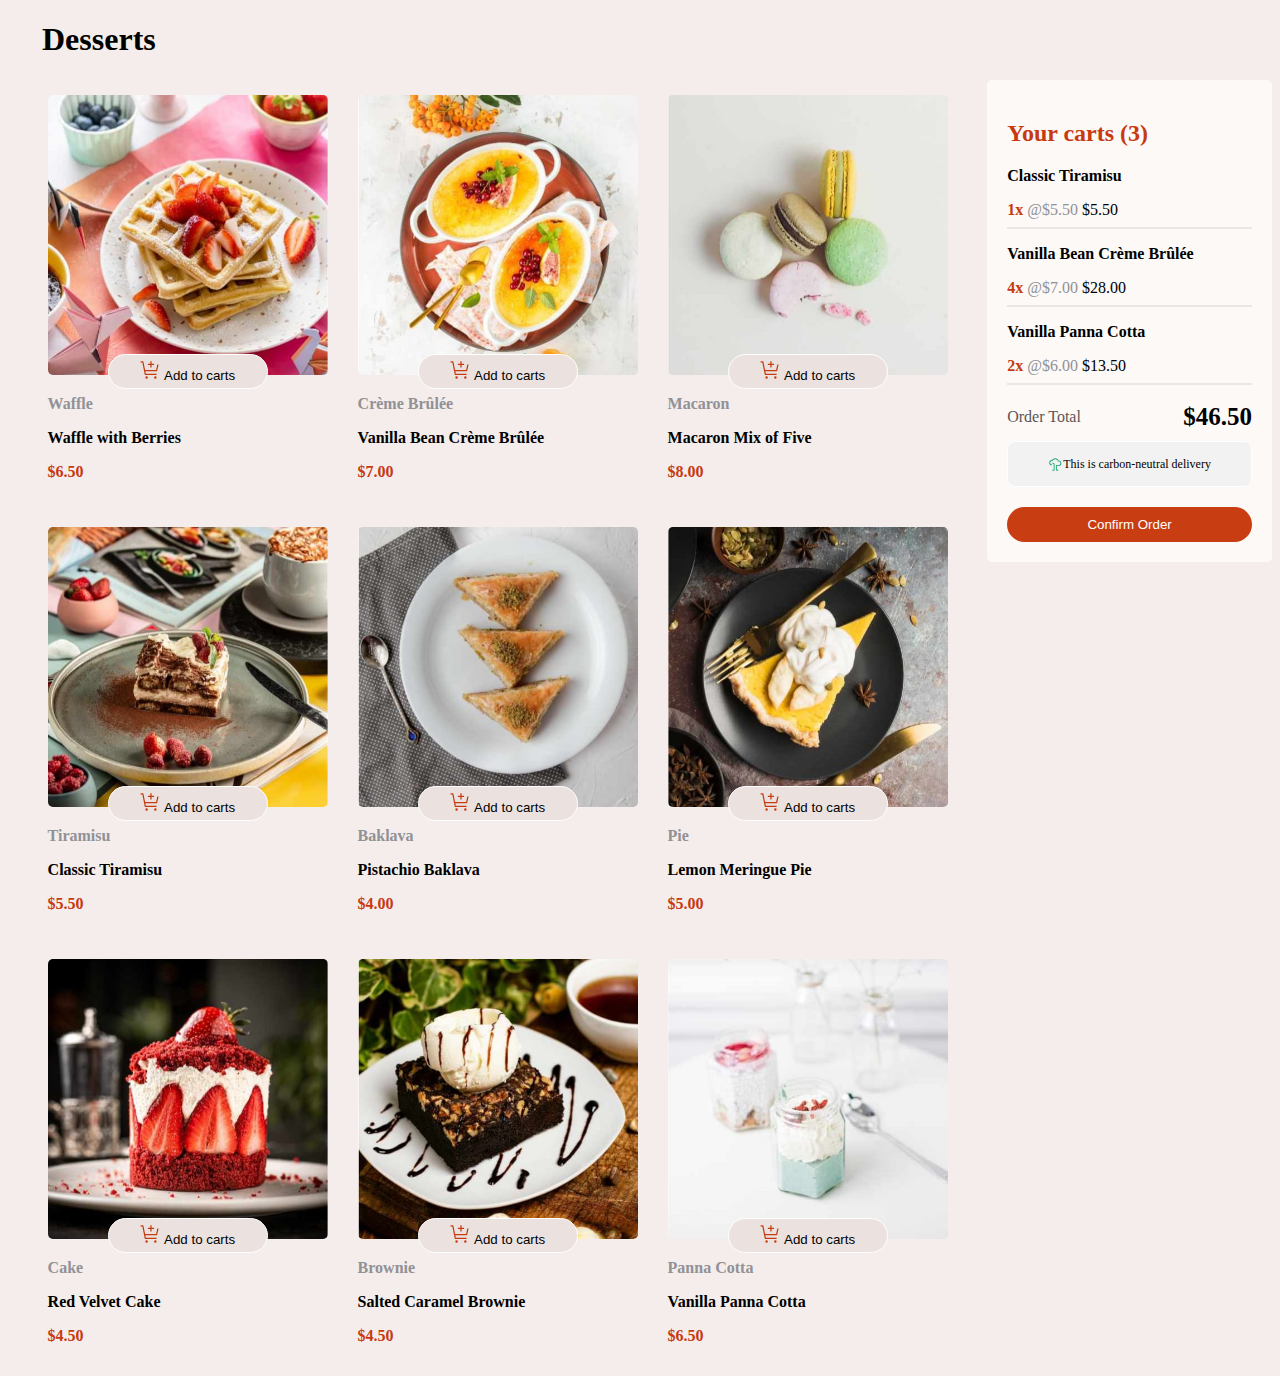
==== index.html @ 5cca8816 "Renamed Index.html to index.html" ====
<!DOCTYPE html>
<html lang="en">
<head>
    <meta charset="UTF-8">
    <meta name="viewport" content="width=device-width, initial-scale=1.0">
    <link rel="stylesheet" href="cute.css">
    <link rel="stylesheet" href="/images/fontawesome-free-6.6.0-web/css/all.css">
    <title>Document</title>
</head>
<body>
        <!-- An order preview, first below is the housing container -->
<main>
<div class="header-text">
    <h1>Desserts</h1>
</div>
<div class="container">
    <!-- the product container starts here -->
    <div class="product-container">
        <div class="product-list">
                <div class="product-img-container">
                    <img src="/images/image-waffle-desktop.jpg" alt="">
                    <button class="cart-btn">
                        <span class="icon"> 
                         <svg xmlns="http://www.w3.org/2000/svg" width="21" height="20" fill="none" viewBox="0 0 21 20"><g fill="#C73B0F" clip-path="url(#a)"><path d="M6.583 18.75a1.25 1.25 0 1 0 0-2.5 1.25 1.25 0 0 0 0 2.5ZM15.334 18.75a1.25 1.25 0 1 0 0-2.5 1.25 1.25 0 0 0 0 2.5ZM3.446 1.752a.625.625 0 0 0-.613-.502h-2.5V2.5h1.988l2.4 11.998a.625.625 0 0 0 .612.502h11.25v-1.25H5.847l-.5-2.5h11.238a.625.625 0 0 0 .61-.49l1.417-6.385h-1.28L16.083 10H5.096l-1.65-8.248Z"/><path d="M11.584 3.75v-2.5h-1.25v2.5h-2.5V5h2.5v2.5h1.25V5h2.5V3.75h-2.5Z"/></g><defs><clipPath id="a"><path fill="#fff" d="M.333 0h20v20h-20z"/></clipPath></defs></svg>
                        </span>
                         Add to carts
                    </button>
                </div>
                <div>
                    <p class="list-name">Waffle</p>
                    <p>Waffle with Berries</p>
                    <p class="item-price">$6.50</p>
                </div>
        </div>
        <div class="product-list">
                <div class="product-img-container">
                     <img src="/images/image-creme-brulee-desktop.jpg" alt="">
                    <button class="cart-btn">
                        <span class="icon"> 
                         <svg xmlns="http://www.w3.org/2000/svg" width="21" height="20" fill="none" viewBox="0 0 21 20"><g fill="#C73B0F" clip-path="url(#a)"><path d="M6.583 18.75a1.25 1.25 0 1 0 0-2.5 1.25 1.25 0 0 0 0 2.5ZM15.334 18.75a1.25 1.25 0 1 0 0-2.5 1.25 1.25 0 0 0 0 2.5ZM3.446 1.752a.625.625 0 0 0-.613-.502h-2.5V2.5h1.988l2.4 11.998a.625.625 0 0 0 .612.502h11.25v-1.25H5.847l-.5-2.5h11.238a.625.625 0 0 0 .61-.49l1.417-6.385h-1.28L16.083 10H5.096l-1.65-8.248Z"/><path d="M11.584 3.75v-2.5h-1.25v2.5h-2.5V5h2.5v2.5h1.25V5h2.5V3.75h-2.5Z"/></g><defs><clipPath id="a"><path fill="#fff" d="M.333 0h20v20h-20z"/></clipPath></defs></svg>
                        </span>
                         Add to carts
                    </button>
                </div>
                <div>
                    <p class="list-name">Crème Brûlée</p>
                    <p>Vanilla Bean Crème Brûlée</p>
                    <p class="item-price">$7.00</p>
                </div>
                </div>
        <div class="product-list">
                <div class="product-img-container">
                    <img src="/images/image-macaron-desktop.jpg" alt="">
                    <button class="cart-btn">
                        <span class="icon"> 
                         <svg xmlns="http://www.w3.org/2000/svg" width="21" height="20" fill="none" viewBox="0 0 21 20"><g fill="#C73B0F" clip-path="url(#a)"><path d="M6.583 18.75a1.25 1.25 0 1 0 0-2.5 1.25 1.25 0 0 0 0 2.5ZM15.334 18.75a1.25 1.25 0 1 0 0-2.5 1.25 1.25 0 0 0 0 2.5ZM3.446 1.752a.625.625 0 0 0-.613-.502h-2.5V2.5h1.988l2.4 11.998a.625.625 0 0 0 .612.502h11.25v-1.25H5.847l-.5-2.5h11.238a.625.625 0 0 0 .61-.49l1.417-6.385h-1.28L16.083 10H5.096l-1.65-8.248Z"/><path d="M11.584 3.75v-2.5h-1.25v2.5h-2.5V5h2.5v2.5h1.25V5h2.5V3.75h-2.5Z"/></g><defs><clipPath id="a"><path fill="#fff" d="M.333 0h20v20h-20z"/></clipPath></defs></svg>
                        </span>
                         Add to carts
                    </button>
                </div>
                <div>
                    <p class="list-name">Macaron</p>
                    <p>Macaron Mix of Five</p>
                    <p class="item-price">$8.00</p>
                </div>
        </div>
        <div class="product-list">
                <div class="product-img-container">
                    <img src="/images/image-tiramisu-desktop.jpg" alt="">
                    <button class="cart-btn">
                        <span class="icon"> 
                         <svg xmlns="http://www.w3.org/2000/svg" width="21" height="20" fill="none" viewBox="0 0 21 20"><g fill="#C73B0F" clip-path="url(#a)"><path d="M6.583 18.75a1.25 1.25 0 1 0 0-2.5 1.25 1.25 0 0 0 0 2.5ZM15.334 18.75a1.25 1.25 0 1 0 0-2.5 1.25 1.25 0 0 0 0 2.5ZM3.446 1.752a.625.625 0 0 0-.613-.502h-2.5V2.5h1.988l2.4 11.998a.625.625 0 0 0 .612.502h11.25v-1.25H5.847l-.5-2.5h11.238a.625.625 0 0 0 .61-.49l1.417-6.385h-1.28L16.083 10H5.096l-1.65-8.248Z"/><path d="M11.584 3.75v-2.5h-1.25v2.5h-2.5V5h2.5v2.5h1.25V5h2.5V3.75h-2.5Z"/></g><defs><clipPath id="a"><path fill="#fff" d="M.333 0h20v20h-20z"/></clipPath></defs></svg>
                        </span>
                         Add to carts
                    </button>
                </div>
                <div>
                    <p class="list-name">Tiramisu</p>
                    <p>Classic Tiramisu</p>
                    <p class="item-price">$5.50</p>
                </div>
        </div>
        <div class="product-list">
                <div class="product-img-container">
                    <img src="/images/image-baklava-desktop.jpg" alt="">
                    <button class="cart-btn">
                        <span class="icon"> 
                         <svg xmlns="http://www.w3.org/2000/svg" width="21" height="20" fill="none" viewBox="0 0 21 20"><g fill="#C73B0F" clip-path="url(#a)"><path d="M6.583 18.75a1.25 1.25 0 1 0 0-2.5 1.25 1.25 0 0 0 0 2.5ZM15.334 18.75a1.25 1.25 0 1 0 0-2.5 1.25 1.25 0 0 0 0 2.5ZM3.446 1.752a.625.625 0 0 0-.613-.502h-2.5V2.5h1.988l2.4 11.998a.625.625 0 0 0 .612.502h11.25v-1.25H5.847l-.5-2.5h11.238a.625.625 0 0 0 .61-.49l1.417-6.385h-1.28L16.083 10H5.096l-1.65-8.248Z"/><path d="M11.584 3.75v-2.5h-1.25v2.5h-2.5V5h2.5v2.5h1.25V5h2.5V3.75h-2.5Z"/></g><defs><clipPath id="a"><path fill="#fff" d="M.333 0h20v20h-20z"/></clipPath></defs></svg>
                        </span>
                         Add to carts
                    </button>
                </div>
                <div>
                    <p class="list-name">Baklava</p>
                    <p>Pistachio Baklava</p>
                    <p class="item-price">$4.00</p>
                </div>
        </div>
        <div class="product-list">
                <div class="product-img-container">
                    <img src="/images/image-meringue-desktop.jpg" alt="">
                    <button class="cart-btn">
                        <span class="icon"> 
                         <svg xmlns="http://www.w3.org/2000/svg" width="21" height="20" fill="none" viewBox="0 0 21 20"><g fill="#C73B0F" clip-path="url(#a)"><path d="M6.583 18.75a1.25 1.25 0 1 0 0-2.5 1.25 1.25 0 0 0 0 2.5ZM15.334 18.75a1.25 1.25 0 1 0 0-2.5 1.25 1.25 0 0 0 0 2.5ZM3.446 1.752a.625.625 0 0 0-.613-.502h-2.5V2.5h1.988l2.4 11.998a.625.625 0 0 0 .612.502h11.25v-1.25H5.847l-.5-2.5h11.238a.625.625 0 0 0 .61-.49l1.417-6.385h-1.28L16.083 10H5.096l-1.65-8.248Z"/><path d="M11.584 3.75v-2.5h-1.25v2.5h-2.5V5h2.5v2.5h1.25V5h2.5V3.75h-2.5Z"/></g><defs><clipPath id="a"><path fill="#fff" d="M.333 0h20v20h-20z"/></clipPath></defs></svg>
                        </span>
                         Add to carts
                    </button>
                </div>
                <div>
                    <p class="list-name">Pie</p>
                    <p>Lemon Meringue Pie</p>
                    <p class="item-price">$5.00</p>
                </div>
        </div>
        <div class="product-list">
                <div class="product-img-container">
                    <img src="/images/image-cake-desktop.jpg" alt="">
                    <button class="cart-btn">
                        <span class="icon"> 
                         <svg xmlns="http://www.w3.org/2000/svg" width="21" height="20" fill="none" viewBox="0 0 21 20"><g fill="#C73B0F" clip-path="url(#a)"><path d="M6.583 18.75a1.25 1.25 0 1 0 0-2.5 1.25 1.25 0 0 0 0 2.5ZM15.334 18.75a1.25 1.25 0 1 0 0-2.5 1.25 1.25 0 0 0 0 2.5ZM3.446 1.752a.625.625 0 0 0-.613-.502h-2.5V2.5h1.988l2.4 11.998a.625.625 0 0 0 .612.502h11.25v-1.25H5.847l-.5-2.5h11.238a.625.625 0 0 0 .61-.49l1.417-6.385h-1.28L16.083 10H5.096l-1.65-8.248Z"/><path d="M11.584 3.75v-2.5h-1.25v2.5h-2.5V5h2.5v2.5h1.25V5h2.5V3.75h-2.5Z"/></g><defs><clipPath id="a"><path fill="#fff" d="M.333 0h20v20h-20z"/></clipPath></defs></svg>
                        </span>
                         Add to carts
                    </button>
                </div>
                <div>
                    <p class="list-name">Cake</p>
                    <p>Red Velvet Cake</p>
                    <p class="item-price">$4.50</p>
                </div>
        </div>
        <div class="product-list">
                <div class="product-img-container">
                    <img src="/images/image-brownie-desktop.jpg" alt="">
                    <button class="cart-btn">
                        <span class="icon"> 
                         <svg xmlns="http://www.w3.org/2000/svg" width="21" height="20" fill="none" viewBox="0 0 21 20"><g fill="#C73B0F" clip-path="url(#a)"><path d="M6.583 18.75a1.25 1.25 0 1 0 0-2.5 1.25 1.25 0 0 0 0 2.5ZM15.334 18.75a1.25 1.25 0 1 0 0-2.5 1.25 1.25 0 0 0 0 2.5ZM3.446 1.752a.625.625 0 0 0-.613-.502h-2.5V2.5h1.988l2.4 11.998a.625.625 0 0 0 .612.502h11.25v-1.25H5.847l-.5-2.5h11.238a.625.625 0 0 0 .61-.49l1.417-6.385h-1.28L16.083 10H5.096l-1.65-8.248Z"/><path d="M11.584 3.75v-2.5h-1.25v2.5h-2.5V5h2.5v2.5h1.25V5h2.5V3.75h-2.5Z"/></g><defs><clipPath id="a"><path fill="#fff" d="M.333 0h20v20h-20z"/></clipPath></defs></svg>
                        </span>
                         Add to carts
                    </button>
                </div>
                <div>
                    <p class="list-name">Brownie</p>
                    <p>Salted Caramel Brownie</p>
                    <p class="item-price">$4.50</p>
                </div>
        </div>
        <div class="product-list">
                <div class="product-img-container">
                    <img src="/images/image-panna-cotta-desktop.jpg" alt="">
                    <button class="cart-btn">
                        <span class="icon"> 
                         <svg xmlns="http://www.w3.org/2000/svg" width="21" height="20" fill="none" viewBox="0 0 21 20"><g fill="#C73B0F" clip-path="url(#a)"><path d="M6.583 18.75a1.25 1.25 0 1 0 0-2.5 1.25 1.25 0 0 0 0 2.5ZM15.334 18.75a1.25 1.25 0 1 0 0-2.5 1.25 1.25 0 0 0 0 2.5ZM3.446 1.752a.625.625 0 0 0-.613-.502h-2.5V2.5h1.988l2.4 11.998a.625.625 0 0 0 .612.502h11.25v-1.25H5.847l-.5-2.5h11.238a.625.625 0 0 0 .61-.49l1.417-6.385h-1.28L16.083 10H5.096l-1.65-8.248Z"/><path d="M11.584 3.75v-2.5h-1.25v2.5h-2.5V5h2.5v2.5h1.25V5h2.5V3.75h-2.5Z"/></g><defs><clipPath id="a"><path fill="#fff" d="M.333 0h20v20h-20z"/></clipPath></defs></svg>
                        </span>
                         Add to carts
                    </button>
                </div>
                <div>
                    <p class="list-name">Panna Cotta</p>
                    <p>Vanilla Panna Cotta</p>
                    <p class="item-price">$6.50</p>
                </div>
                </div>
        </div>
        <!-- the product container ends here -->
        <!-- the cart container starts here -->
    <div class="cart-container">
            <h2 class="item-price">Your carts (3)</h2>
            <!-- Below are the items listed in the carts -->
        <div class="item">
            <div class="item-list">
                <p>Classic Tiramisu</p>
                <div class="cancel-btn">
                    <button class="button"><span class="fa-regular fa-circle-xmark " ></span></button>
                </div>
            </div>
            <div class="detailed-items">
                <span class="item-price">1x</span>
                <span class="list-name">@$5.50</span>
                <span>$5.50</span>
            </div>
        </div>
        <hr>
        <div class="item">
            <div class="item-list">
                <p>Vanilla Bean Crème Brûlée</p>
            <div class="cancel-btn">
                <button class="button"><span class="fa-regular fa-circle-xmark " ></span></button>
            </div>
            </div>
            <div class="detailed-item">
                <span class="item-price">4x</span>
                <span class="list-name">@$7.00</span>
                <span>$28.00</span>
            </div>
        </div>
        <hr>
        <div class="item">
            <div class="item-list">
                <p>Vanilla Panna Cotta</p>
                <div  class="cancel-btn">
                    <button class="button"><span class="fa-regular fa-circle-xmark " ></span></button>
                </div>
            </div>
            <div class="detailed-item">
                <span class="item-price">2x</span>
                <span class="list-name">@$6.00</span>
                <span>$13.50</span>
            </div>
        </div>
        <hr>
            <div class="total-order">
                <span>Order Total</span>
                <span style="font-weight: bolder; font-size:25px">$46.50</span>
            </div>
            <!-- End of the listed carts -->
             <!-- carbon neutral section -->
            <div class="carbon-neutral">
                <span><svg xmlns="http://www.w3.org/2000/svg" width="15" height="15" fill="none" viewBox="0 0 21 20"><path fill="#1EA575" d="M8 18.75H6.125V17.5H8V9.729L5.803 8.41l.644-1.072 2.196 1.318a1.256 1.256 0 0 1 .607 1.072V17.5A1.25 1.25 0 0 1 8 18.75Z"/><path fill="#1EA575" d="M14.25 18.75h-1.875a1.25 1.25 0 0 1-1.25-1.25v-6.875h3.75a2.498 2.498 0 0 0 2.488-2.747 2.594 2.594 0 0 0-2.622-2.253h-.99l-.11-.487C13.283 3.56 11.769 2.5 9.875 2.5a3.762 3.762 0 0 0-3.4 2.179l-.194.417-.54-.072A1.876 1.876 0 0 0 5.5 5a2.5 2.5 0 1 0 0 5v1.25a3.75 3.75 0 0 1 0-7.5h.05a5.019 5.019 0 0 1 4.325-2.5c2.3 0 4.182 1.236 4.845 3.125h.02a3.852 3.852 0 0 1 3.868 3.384 3.75 3.75 0 0 1-3.733 4.116h-2.5V17.5h1.875v1.25Z"/></svg></span>
                <span>This is carbon-neutral delivery</span>
            </div>
            <button class="confirm-btn">Confirm Order</button>
    </div>
        <!-- the cart container ends here -->
</div>
</body>
</main>
</html>
</body>
</html>
---- cute.css ----
/* below are the media query for phones and desktop */
/* this is for smart phones */
@media screen and (min-width: 768px){
    .container{
        flex-direction:row;
    }
    .header-text{
        text-align: left;
        margin-right: 75px;
    }
}
/* this is for desktops */
@media screen and (max-width: 768px){
    .container{
        flex-direction:column;
    }

}
p{
    font-weight: bold;
}
/* below is styling for h1 element */
.header-text{
    margin-left: 34px;
}
body{
    background-color: hsl(13, 31%, 94%);
}
.container{
    display: flex;
}
.product-container{
    display: flex;
    flex-basis: 80%;
    flex-wrap: wrap;
    justify-content: space-between;
    justify-content: center;
    align-items: center;
    margin-bottom: -100px;
}

.product-img-container{
    position: relative;
}
img{
    width: 280px;
    height: 280px;
    border-radius: 5px;
}
/* styling for the cart button and its icon */
.cart-btn{
    padding: 5px ;
    border: 1px solid white;
    background-color: hsl(12, 20%, 90%);
    border-radius: 9999px;
    position: absolute;
    bottom: -10px;
    left: 60px;
    right: 60px;
}
   
.cart-btn:hover{
    background-color: hsl(14, 85%, 36%);
    transition-duration: .3s; 
}
/* cart styling button ends here */
.icon {
    color: hsl(14, 86%, 42%);
}
/* the stling for the price of the item */
.item-price{
    color: hsl(14, 86%, 42%);
    font-weight: bold;
}


/* below are the styling for the cart container */
.cart-container{
    flex-basis: 20%;
    background-color: hsl(20, 50%, 98%);
    padding: 20px;
    height: 100%;
    border-radius: 5px;
}
.product-list{
    margin: 15px;
}
.list-name{
    color: #919196;
}

button{
    cursor: pointer;
}

.item{
    position: relative;
 }
.cancel-btn{
    position: absolute;
    right: 0px;
    top: 10px;
}
.button{
    border: none;
    background-color:hsl(20, 50%, 98%) ;
}
hr{
    border: 1px solid hsl(0, 9%, 91%);
}
.total-order{
    display: flex;
    justify-content: space-between;
    padding-top: 10px;
    padding-bottom: 10px;
}
.total-order > span:first-child {
    padding-top: 5px;
    color: rgb(94, 85, 85);
}
.carbon-neutral{
    border: 1px solid white;
    background-color: hsl(0, 0%, 95%);
    padding: 15px 10px 10px 10px;
    border-radius: 8px;
    font-size: 12px;
    display: flex;
    justify-content: center;
}
.confirm-btn{
    margin-top: 20px;
    background-color: hsl(14, 83%, 43%);
    color: white;
    border: none;
    border-radius: 9999px;
    padding: 10px 15px;
    width: 100%;
}
.confirm-btn:hover{
    background-color: hsl(14, 85%, 36%);
    transition-duration: .3s; 
}
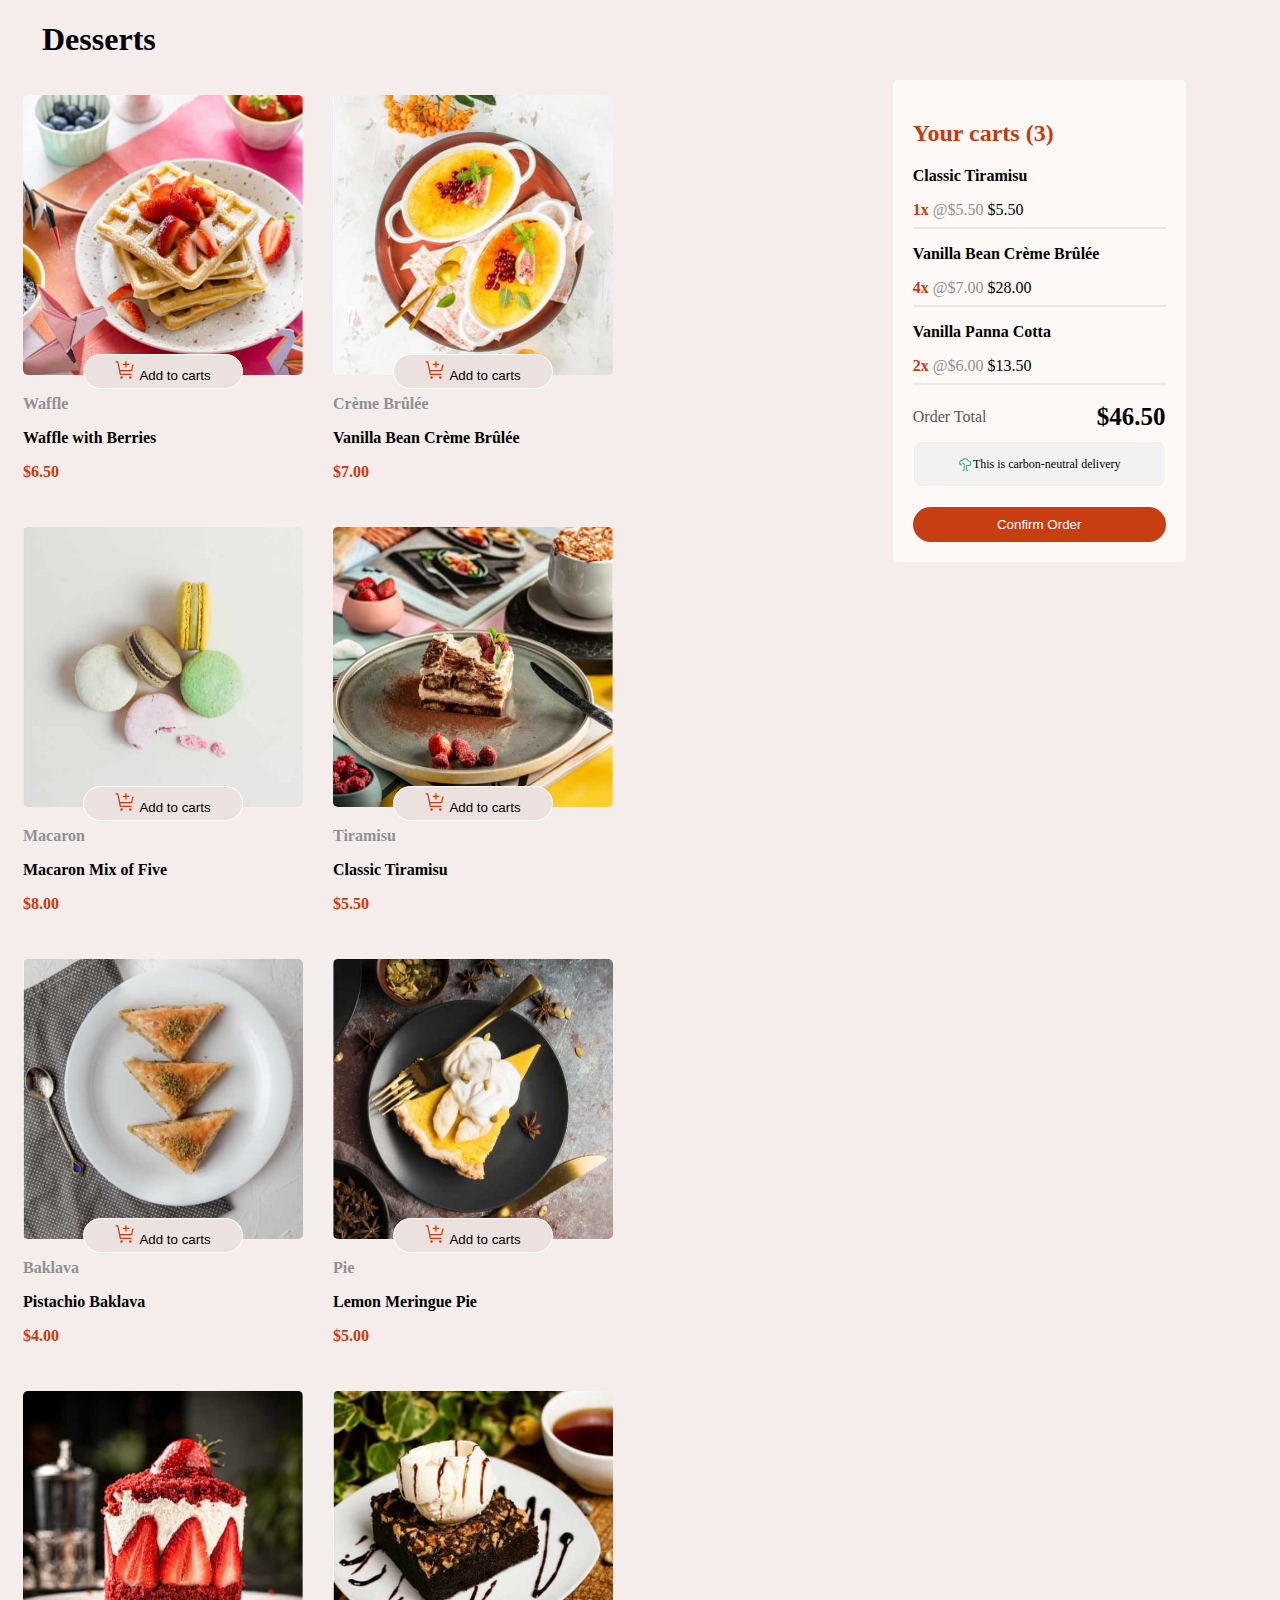
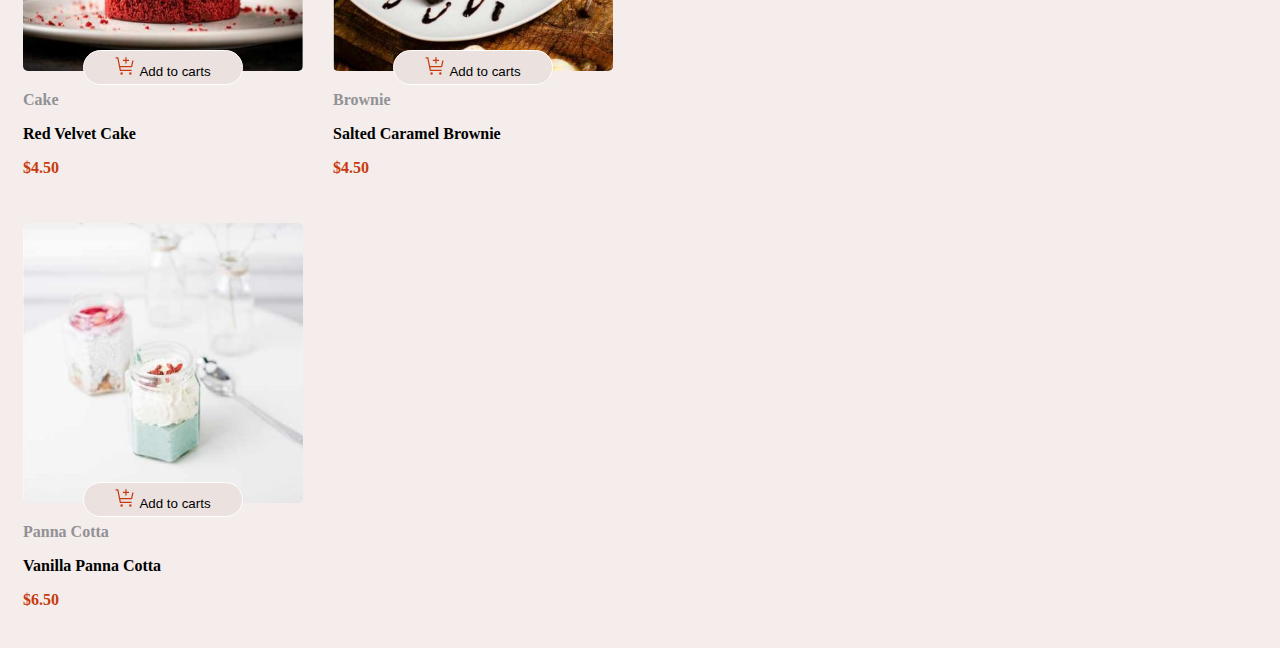
==== commit ec705a86: "modified image" ====
--- a/index.html
+++ b/index.html
@@ -18,7 +18,7 @@
     <div class="product-container">
         <div class="product-list">
                 <div class="product-img-container">
-                    <img src="/images/image-waffle-desktop.jpg" alt="">
+                    <img src="./images/image-waffle-desktop.jpg" alt="">
                     <button class="cart-btn">
                         <span class="icon"> 
                          <svg xmlns="http://www.w3.org/2000/svg" width="21" height="20" fill="none" viewBox="0 0 21 20"><g fill="#C73B0F" clip-path="url(#a)"><path d="M6.583 18.75a1.25 1.25 0 1 0 0-2.5 1.25 1.25 0 0 0 0 2.5ZM15.334 18.75a1.25 1.25 0 1 0 0-2.5 1.25 1.25 0 0 0 0 2.5ZM3.446 1.752a.625.625 0 0 0-.613-.502h-2.5V2.5h1.988l2.4 11.998a.625.625 0 0 0 .612.502h11.25v-1.25H5.847l-.5-2.5h11.238a.625.625 0 0 0 .61-.49l1.417-6.385h-1.28L16.083 10H5.096l-1.65-8.248Z"/><path d="M11.584 3.75v-2.5h-1.25v2.5h-2.5V5h2.5v2.5h1.25V5h2.5V3.75h-2.5Z"/></g><defs><clipPath id="a"><path fill="#fff" d="M.333 0h20v20h-20z"/></clipPath></defs></svg>
@@ -34,7 +34,7 @@
         </div>
         <div class="product-list">
                 <div class="product-img-container">
-                     <img src="/images/image-creme-brulee-desktop.jpg" alt="">
+                     <img src="./images/image-creme-brulee-desktop.jpg" alt="">
                     <button class="cart-btn">
                         <span class="icon"> 
                          <svg xmlns="http://www.w3.org/2000/svg" width="21" height="20" fill="none" viewBox="0 0 21 20"><g fill="#C73B0F" clip-path="url(#a)"><path d="M6.583 18.75a1.25 1.25 0 1 0 0-2.5 1.25 1.25 0 0 0 0 2.5ZM15.334 18.75a1.25 1.25 0 1 0 0-2.5 1.25 1.25 0 0 0 0 2.5ZM3.446 1.752a.625.625 0 0 0-.613-.502h-2.5V2.5h1.988l2.4 11.998a.625.625 0 0 0 .612.502h11.25v-1.25H5.847l-.5-2.5h11.238a.625.625 0 0 0 .61-.49l1.417-6.385h-1.28L16.083 10H5.096l-1.65-8.248Z"/><path d="M11.584 3.75v-2.5h-1.25v2.5h-2.5V5h2.5v2.5h1.25V5h2.5V3.75h-2.5Z"/></g><defs><clipPath id="a"><path fill="#fff" d="M.333 0h20v20h-20z"/></clipPath></defs></svg>
@@ -50,7 +50,7 @@
                 </div>
         <div class="product-list">
                 <div class="product-img-container">
-                    <img src="/images/image-macaron-desktop.jpg" alt="">
+                    <img src="./images/image-macaron-desktop.jpg" alt="">
                     <button class="cart-btn">
                         <span class="icon"> 
                          <svg xmlns="http://www.w3.org/2000/svg" width="21" height="20" fill="none" viewBox="0 0 21 20"><g fill="#C73B0F" clip-path="url(#a)"><path d="M6.583 18.75a1.25 1.25 0 1 0 0-2.5 1.25 1.25 0 0 0 0 2.5ZM15.334 18.75a1.25 1.25 0 1 0 0-2.5 1.25 1.25 0 0 0 0 2.5ZM3.446 1.752a.625.625 0 0 0-.613-.502h-2.5V2.5h1.988l2.4 11.998a.625.625 0 0 0 .612.502h11.25v-1.25H5.847l-.5-2.5h11.238a.625.625 0 0 0 .61-.49l1.417-6.385h-1.28L16.083 10H5.096l-1.65-8.248Z"/><path d="M11.584 3.75v-2.5h-1.25v2.5h-2.5V5h2.5v2.5h1.25V5h2.5V3.75h-2.5Z"/></g><defs><clipPath id="a"><path fill="#fff" d="M.333 0h20v20h-20z"/></clipPath></defs></svg>
@@ -66,7 +66,7 @@
         </div>
         <div class="product-list">
                 <div class="product-img-container">
-                    <img src="/images/image-tiramisu-desktop.jpg" alt="">
+                    <img src="./images/image-tiramisu-desktop.jpg" alt="">
                     <button class="cart-btn">
                         <span class="icon"> 
                          <svg xmlns="http://www.w3.org/2000/svg" width="21" height="20" fill="none" viewBox="0 0 21 20"><g fill="#C73B0F" clip-path="url(#a)"><path d="M6.583 18.75a1.25 1.25 0 1 0 0-2.5 1.25 1.25 0 0 0 0 2.5ZM15.334 18.75a1.25 1.25 0 1 0 0-2.5 1.25 1.25 0 0 0 0 2.5ZM3.446 1.752a.625.625 0 0 0-.613-.502h-2.5V2.5h1.988l2.4 11.998a.625.625 0 0 0 .612.502h11.25v-1.25H5.847l-.5-2.5h11.238a.625.625 0 0 0 .61-.49l1.417-6.385h-1.28L16.083 10H5.096l-1.65-8.248Z"/><path d="M11.584 3.75v-2.5h-1.25v2.5h-2.5V5h2.5v2.5h1.25V5h2.5V3.75h-2.5Z"/></g><defs><clipPath id="a"><path fill="#fff" d="M.333 0h20v20h-20z"/></clipPath></defs></svg>
@@ -82,7 +82,7 @@
         </div>
         <div class="product-list">
                 <div class="product-img-container">
-                    <img src="/images/image-baklava-desktop.jpg" alt="">
+                    <img src="./images/image-baklava-desktop.jpg" alt="">
                     <button class="cart-btn">
                         <span class="icon"> 
                          <svg xmlns="http://www.w3.org/2000/svg" width="21" height="20" fill="none" viewBox="0 0 21 20"><g fill="#C73B0F" clip-path="url(#a)"><path d="M6.583 18.75a1.25 1.25 0 1 0 0-2.5 1.25 1.25 0 0 0 0 2.5ZM15.334 18.75a1.25 1.25 0 1 0 0-2.5 1.25 1.25 0 0 0 0 2.5ZM3.446 1.752a.625.625 0 0 0-.613-.502h-2.5V2.5h1.988l2.4 11.998a.625.625 0 0 0 .612.502h11.25v-1.25H5.847l-.5-2.5h11.238a.625.625 0 0 0 .61-.49l1.417-6.385h-1.28L16.083 10H5.096l-1.65-8.248Z"/><path d="M11.584 3.75v-2.5h-1.25v2.5h-2.5V5h2.5v2.5h1.25V5h2.5V3.75h-2.5Z"/></g><defs><clipPath id="a"><path fill="#fff" d="M.333 0h20v20h-20z"/></clipPath></defs></svg>
@@ -98,7 +98,7 @@
         </div>
         <div class="product-list">
                 <div class="product-img-container">
-                    <img src="/images/image-meringue-desktop.jpg" alt="">
+                    <img src="./images/image-meringue-desktop.jpg" alt="">
                     <button class="cart-btn">
                         <span class="icon"> 
                          <svg xmlns="http://www.w3.org/2000/svg" width="21" height="20" fill="none" viewBox="0 0 21 20"><g fill="#C73B0F" clip-path="url(#a)"><path d="M6.583 18.75a1.25 1.25 0 1 0 0-2.5 1.25 1.25 0 0 0 0 2.5ZM15.334 18.75a1.25 1.25 0 1 0 0-2.5 1.25 1.25 0 0 0 0 2.5ZM3.446 1.752a.625.625 0 0 0-.613-.502h-2.5V2.5h1.988l2.4 11.998a.625.625 0 0 0 .612.502h11.25v-1.25H5.847l-.5-2.5h11.238a.625.625 0 0 0 .61-.49l1.417-6.385h-1.28L16.083 10H5.096l-1.65-8.248Z"/><path d="M11.584 3.75v-2.5h-1.25v2.5h-2.5V5h2.5v2.5h1.25V5h2.5V3.75h-2.5Z"/></g><defs><clipPath id="a"><path fill="#fff" d="M.333 0h20v20h-20z"/></clipPath></defs></svg>
@@ -114,7 +114,7 @@
         </div>
         <div class="product-list">
                 <div class="product-img-container">
-                    <img src="/images/image-cake-desktop.jpg" alt="">
+                    <img src="./images/image-cake-desktop.jpg" alt="">
                     <button class="cart-btn">
                         <span class="icon"> 
                          <svg xmlns="http://www.w3.org/2000/svg" width="21" height="20" fill="none" viewBox="0 0 21 20"><g fill="#C73B0F" clip-path="url(#a)"><path d="M6.583 18.75a1.25 1.25 0 1 0 0-2.5 1.25 1.25 0 0 0 0 2.5ZM15.334 18.75a1.25 1.25 0 1 0 0-2.5 1.25 1.25 0 0 0 0 2.5ZM3.446 1.752a.625.625 0 0 0-.613-.502h-2.5V2.5h1.988l2.4 11.998a.625.625 0 0 0 .612.502h11.25v-1.25H5.847l-.5-2.5h11.238a.625.625 0 0 0 .61-.49l1.417-6.385h-1.28L16.083 10H5.096l-1.65-8.248Z"/><path d="M11.584 3.75v-2.5h-1.25v2.5h-2.5V5h2.5v2.5h1.25V5h2.5V3.75h-2.5Z"/></g><defs><clipPath id="a"><path fill="#fff" d="M.333 0h20v20h-20z"/></clipPath></defs></svg>
@@ -130,7 +130,7 @@
         </div>
         <div class="product-list">
                 <div class="product-img-container">
-                    <img src="/images/image-brownie-desktop.jpg" alt="">
+                    <img src="./images/image-brownie-desktop.jpg" alt="">
                     <button class="cart-btn">
                         <span class="icon"> 
                          <svg xmlns="http://www.w3.org/2000/svg" width="21" height="20" fill="none" viewBox="0 0 21 20"><g fill="#C73B0F" clip-path="url(#a)"><path d="M6.583 18.75a1.25 1.25 0 1 0 0-2.5 1.25 1.25 0 0 0 0 2.5ZM15.334 18.75a1.25 1.25 0 1 0 0-2.5 1.25 1.25 0 0 0 0 2.5ZM3.446 1.752a.625.625 0 0 0-.613-.502h-2.5V2.5h1.988l2.4 11.998a.625.625 0 0 0 .612.502h11.25v-1.25H5.847l-.5-2.5h11.238a.625.625 0 0 0 .61-.49l1.417-6.385h-1.28L16.083 10H5.096l-1.65-8.248Z"/><path d="M11.584 3.75v-2.5h-1.25v2.5h-2.5V5h2.5v2.5h1.25V5h2.5V3.75h-2.5Z"/></g><defs><clipPath id="a"><path fill="#fff" d="M.333 0h20v20h-20z"/></clipPath></defs></svg>
@@ -146,7 +146,7 @@
         </div>
         <div class="product-list">
                 <div class="product-img-container">
-                    <img src="/images/image-panna-cotta-desktop.jpg" alt="">
+                    <img src="./images/image-panna-cotta-desktop.jpg" alt="">
                     <button class="cart-btn">
                         <span class="icon"> 
                          <svg xmlns="http://www.w3.org/2000/svg" width="21" height="20" fill="none" viewBox="0 0 21 20"><g fill="#C73B0F" clip-path="url(#a)"><path d="M6.583 18.75a1.25 1.25 0 1 0 0-2.5 1.25 1.25 0 0 0 0 2.5ZM15.334 18.75a1.25 1.25 0 1 0 0-2.5 1.25 1.25 0 0 0 0 2.5ZM3.446 1.752a.625.625 0 0 0-.613-.502h-2.5V2.5h1.988l2.4 11.998a.625.625 0 0 0 .612.502h11.25v-1.25H5.847l-.5-2.5h11.238a.625.625 0 0 0 .61-.49l1.417-6.385h-1.28L16.083 10H5.096l-1.65-8.248Z"/><path d="M11.584 3.75v-2.5h-1.25v2.5h-2.5V5h2.5v2.5h1.25V5h2.5V3.75h-2.5Z"/></g><defs><clipPath id="a"><path fill="#fff" d="M.333 0h20v20h-20z"/></clipPath></defs></svg>
--- a/cute.css
+++ b/cute.css
@@ -1,21 +1,4 @@
-/* below are the media query for phones and desktop */
-/* this is for smart phones */
-@media screen and (min-width: 768px){
-    .container{
-        flex-direction:row;
-    }
-    .header-text{
-        text-align: left;
-        margin-right: 75px;
-    }
-}
-/* this is for desktops */
-@media screen and (max-width: 768px){
-    .container{
-        flex-direction:column;
-    }
-
-}
+/* below are the media query for phones */
 p{
     font-weight: bold;
 }
@@ -31,12 +14,8 @@
 }
 .product-container{
     display: flex;
-    flex-basis: 80%;
+    flex-basis: 70%;
     flex-wrap: wrap;
-    justify-content: space-between;
-    justify-content: center;
-    align-items: center;
-    margin-bottom: -100px;
 }
 
 .product-img-container{
@@ -140,3 +119,25 @@
     background-color: hsl(14, 85%, 36%);
     transition-duration: .3s; 
 }
+
+
+/* this is for tablets and larger */
+@media screen and (min-width: 768px){
+    .container{
+        flex-direction:row;
+        /* this is for smart phones */
+@media screen and (min-width: 768px){
+    .container{
+        flex-direction:row;
+    }
+    .header-text{
+        text-align: left;
+        margin-right: 75px;
+    }
+}
+    }
+    .header-text{
+        text-align: left;
+        margin-right: 75px;
+    }
+}